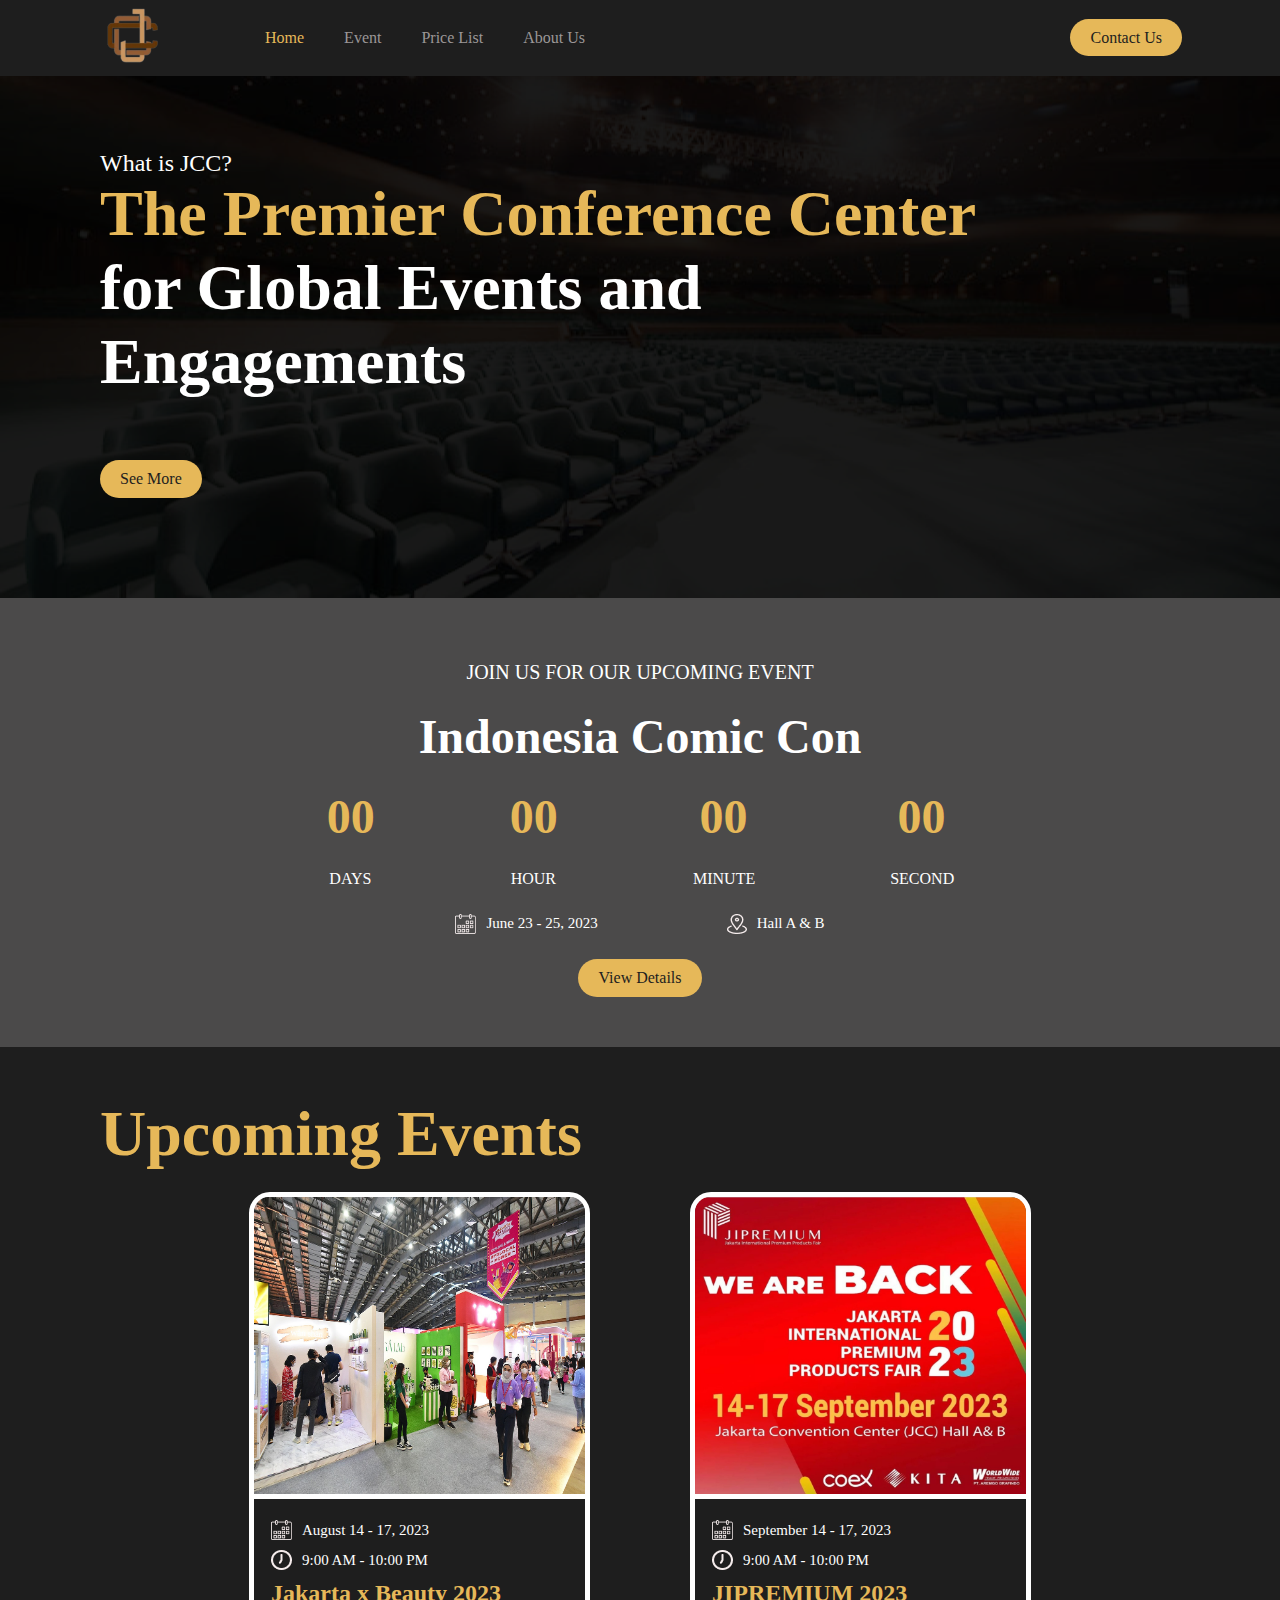
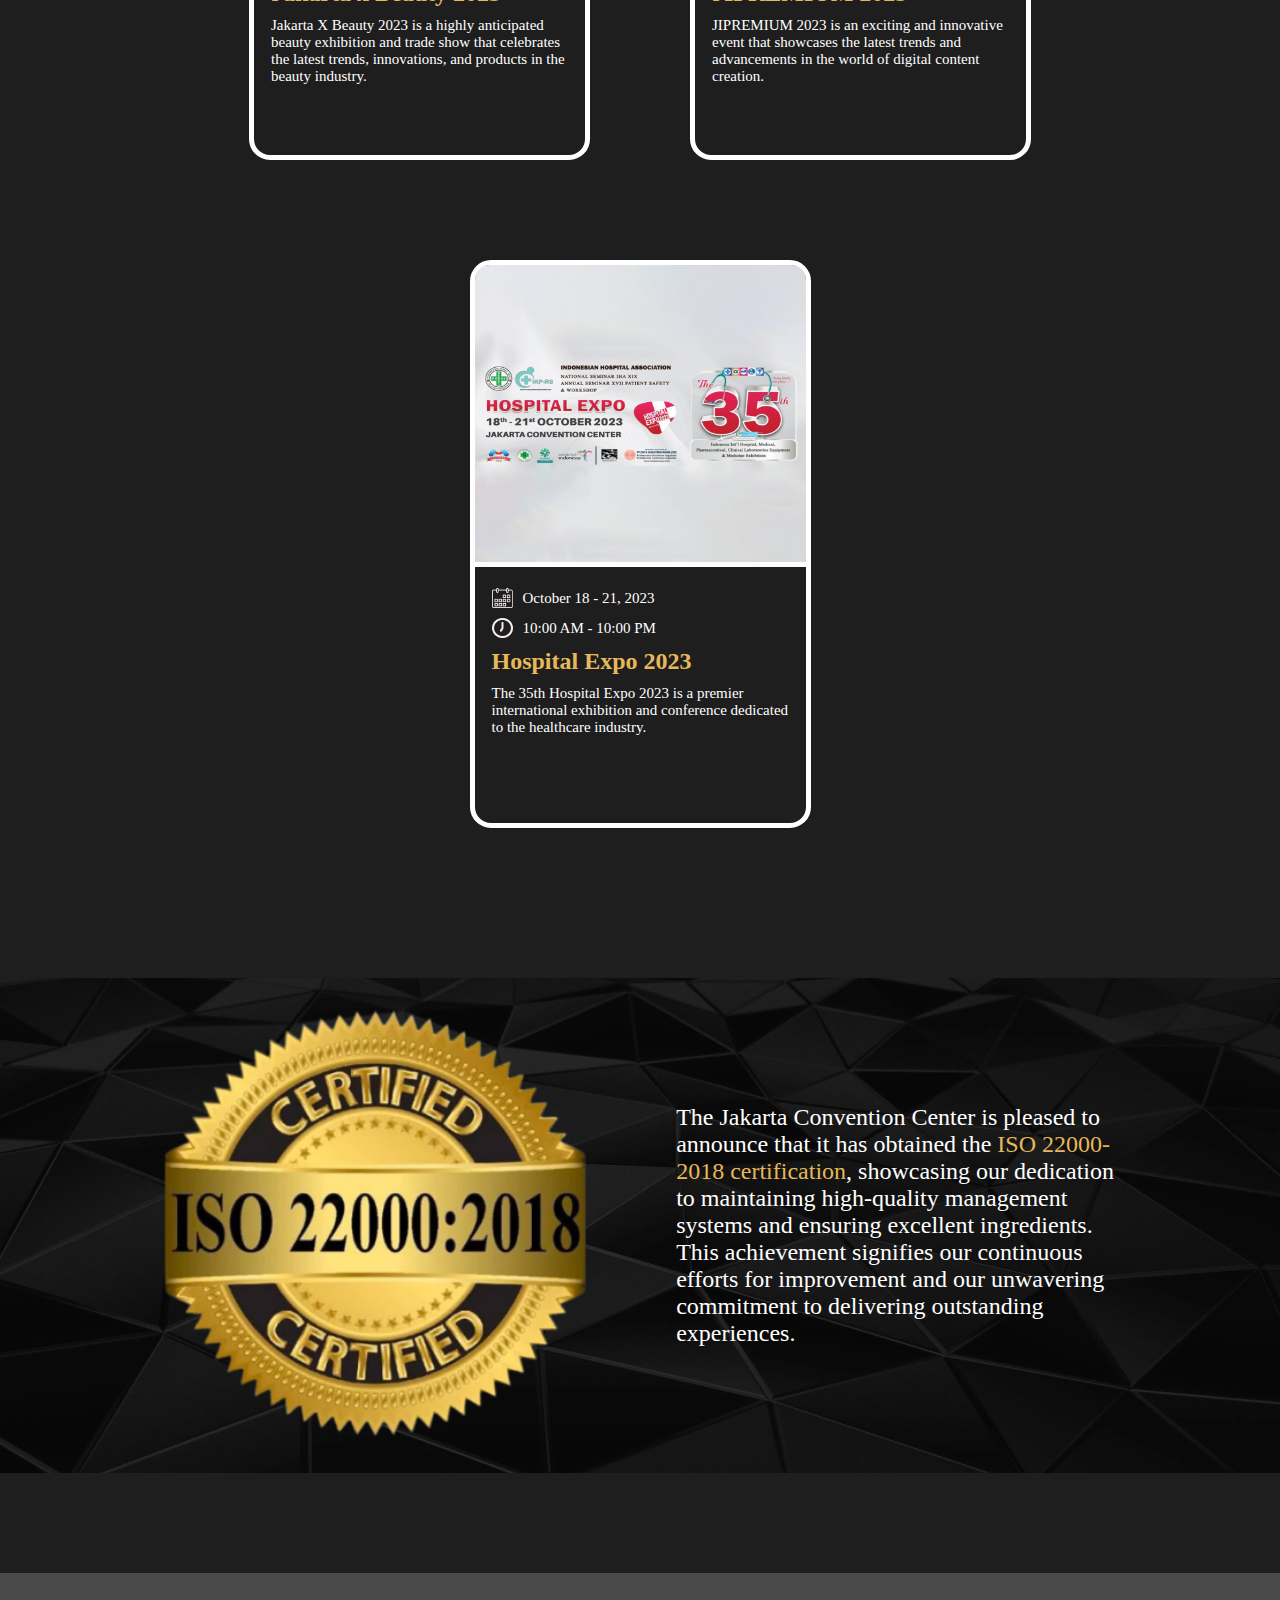
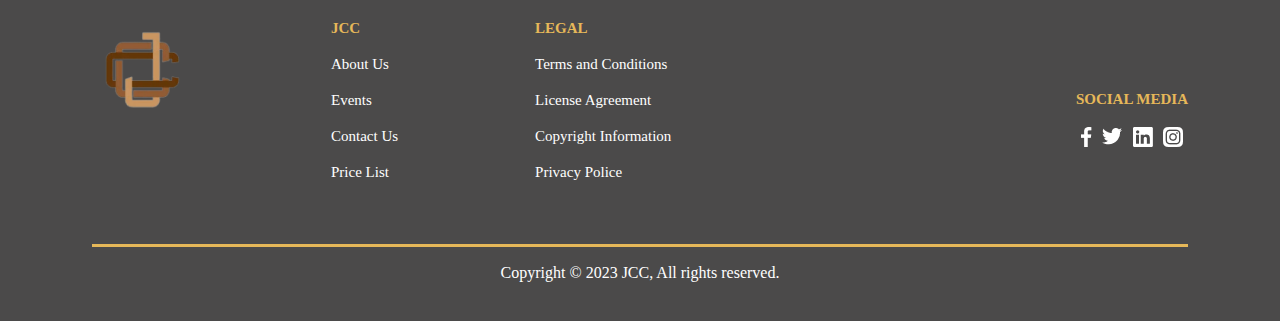
==== index.html @ f78b2951 "Add files via upload" ====
<!DOCTYPE html>
<html lang="en">
<head>
    <meta charset="UTF-8">
    <meta http-equiv="X-UA-Compatible" content="IE=edge">
    <meta name="viewport" content="width=device-width, initial-scale=1.0">
    <title>Home Page | JCC</title>
    <link rel="stylesheet" href="../styles/homePageStyle.css">

</head>
<body>
    <!-- header/ navbar -->
    <header>
        <div class="left">
            <a href="index.html">
                <img src="../assets/logo JCC.png" alt="">
            </a>

            <ul class="navbar">
                <li>
                    <a href="index.html" class="utama">Home</a>
                </li>
    
                <li> 
                    <a href="eventPage.html">Event</a> 
                </li>
    
                <li> 
                    <a href="priceListPage.html">Price List</a> 
                </li>
    
                <li> 
                    <a href="aboutUs.html">About Us</a>
                </li>

                <li>
                    <a href="contactUs.html" id="cu">Contact Us</a> 
                </li>
    
            </ul>

        </div>

        <div class="right"> 
            <a href="contactUs.html" class="contactUs">Contact Us</a> 

            <img src="../assets/hb_icon.png" class="hb">
            
        </div>
        
        <script src="../script/script.js"></script>
        
    </header>

    <!-- section 1 -->
    <section class="bagian1">
        <div class="judul">
            <p>What is JCC?</p>
            <h1><span>The Premier Conference Center</span><br>for Global Events and <br> Engagements</h1>
            <a href="aboutUs.html">See More</a>
        </div>
        
    </section>

    <!-- section 2 -->
    <section class="bagian2">
        <p>JOIN US FOR OUR UPCOMING EVENT</p>
        <h1>Indonesia Comic Con</h1>
        <div class="countdown">
            <div>
                <h1 id="days">00</h1>
                <p>DAYS</p>
            </div>

            <div>
                <h1 id="hour">00</h1>
                <p>HOUR</p>
            </div>

            <div>
                <h1 id="minute">00</h1>
                <p>MINUTE</p>
            </div>

            <div>
                <h1 id="second">00</h1>
                <p>SECOND</p>
            </div>

            <script src="../script/script.js"></script>
        </div>

        <div class="datePlace">
            <div class="date">
                <img src="../assets/calender.png" alt="">
                <span>June 23 - 25, 2023</span>
            </div>
            <div class="place">
                <img src="../assets/location.png" alt="">
                <span>Hall A & B</span>
            </div>
        </div>

        <a href="eventPage.html">View Details</a>

    </section>

    <!-- section 3 -->
    <section class="bagian3">
        <h1>Upcoming Events</h1>
        <div class="content">
            <div class="event">
                <div class="background">
                    <img src="../assets/image 2.png" alt="">
                </div>

                <div class="caption1">
                    <div class="date">
                        <img src="../assets/calender.png" alt="">
                        <span>August 14 - 17, 2023</span>
                    </div>
                    <div class="time">
                        <img src="../assets/jam.png" alt="">
                        <span>9:00 AM - 10:00 PM</span>
                    </div>
                    <h1>Jakarta x Beauty 2023</h1>
                    <p>Jakarta X Beauty 2023 is a highly anticipated beauty exhibition and trade 
                        show that celebrates the latest trends, innovations, and products in the beauty industry.</p>
                </div>
            </div>

            <div class="event">
                <div class="background">
                    <img src="../assets/image 13.png" alt="">
                </div>

                <div class="caption1">
                    <div class="date">
                        <img src="../assets/calender.png" alt="">
                        <span>September 14 - 17, 2023</span>
                    </div>
                    <div class="time">
                        <img src="../assets/jam.png" alt="">
                        <span>9:00 AM - 10:00 PM</span>
                    </div>
                    <h1>JIPREMIUM 2023</h1>
                    <p>JIPREMIUM 2023 is an exciting and innovative event that showcases the latest trends and advancements in the world of digital content creation.</p>
                </div>
            </div>

            <div class="event">
                <div class="background">
                    <img src="../assets/image 1.png" alt="">
                </div>

                <div class="caption1">
                    <div class="date">
                        <img src="../assets/calender.png" alt="">
                        <span>October 18 - 21, 2023</span>
                    </div>
                    <div class="time">
                        <img src="../assets/jam.png" alt="">
                        <span>10:00 AM - 10:00 PM</span>
                    </div>
                    <h1>Hospital Expo 2023</h1>
                    <p>The 35th Hospital Expo 2023 is a premier international exhibition and conference dedicated to the healthcare industry.</p>
                </div>
            </div>
        </div>
        
    </section>

    <!-- section 4 -->
    <section class="bagian4">
        <div class="pemanis">
            <img src="../assets/iso_HP.png" class="iso">
            <p>
                The Jakarta Convention Center is pleased to announce that it has 
                obtained the <span>ISO 22000-2018 certification</span>, showcasing our dedication 
                to maintaining high-quality management systems and ensuring excellent ingredients. 
                This achievement signifies our continuous efforts for improvement and our unwavering commitment 
                to delivering outstanding experiences.
            </p>
        </div>
    </section>

    <!-- footer -->
    <footer>
        <div class="atas">
            <div class="kiri">
                <img src="../assets/logo JCC_footer.png" alt="">
    
                <div class="jcc">
                    <h1>JCC</h1>
                    <ul>
                        <li>
                            <a href="aboutUs.html">About Us</a>
                        </li>
            
                        <li>
                            <a href="eventPage.html">Events</a>
                        </li>
            
                        <li>
                            <a href="contactUs.html">Contact Us</a>
                        </li>
            
                        <li>
                            <a href="priceListPage.html">Price List</a>
                        </li>
                    </ul>
                </div>
                
    
                <div class="legal">
                    <h1>LEGAL</h1>
                    <ul>
                        <li>
                            <a href="">Terms and Conditions</a>
                        </li>
    
                        <li>
                            <a href="">License Agreement</a>
                        </li>
    
                        <li>
                            <a href="">Copyright Information</a>
                        </li>
    
                        <li>
                            <a href="">Privacy Police</a>
                        </li>
                    </ul>
                </div>
            </div>
            
            <div class="socmed">
                <h1>SOCIAL MEDIA</h1>
                <div class="logo">
                    <img src="../assets/fb.png" alt="">
                    <img src="../assets/twt.png" alt="">
                    <img src="../assets/ling_edi.png" alt="">
                    <img src="../assets/ig.png" alt="">
                </div>
            </div>
        </div>

        <p>Copyright © 2023 JCC, All rights reserved.</p>
        

    </footer>

</body>
</html>
---- styles/homePageStyle.css ----
*{
    padding: 0;
    margin: 0;
    box-sizing: border-box;
    font-family: "Playfair Display";
    text-decoration: none;
    list-style: none;
    align-items: center;
    

}

body{
    background-color: #1E1E1E;
}

/* HEADER/ NAVBAR */

header{
    background-color: #1E1E1E;
    position: fixed;
    padding: 0px 98px 0px 98px;
    margin: 0;
    width: 100%;
    height: auto;
    text-decoration: none;
    list-style: none;
    display: flex;
    flex-direction: row;
    justify-content: space-between;
    align-items: center;
}

.hb{
    cursor: pointer;
    display: none;
}

.left{
    display: flex;
    align-items: center;
}

.navbar #cu{
    display: none;
}

.navbar{
    display: flex;
    align-items: start;
    margin-left: 57px;
}

.navbar a{
    margin-left: 40px;
    color: #9B9797;
    justify-content: space-between;
}

.navbar a:hover{
    color: #ffffff;
}

.navbar .utama{
    color: #E6B859;
}

.contactUs{
    
    background-color: #E6B859;
    color: #1E1E1E;
    padding: 10px 20px;
    border-radius: 50px;
    
}

.contactUs:hover{
    background-color: #ffffff;
    color:#E6B859;
}

/* BAGIAN 1 */

.bagian1 {
    width: 100%;
    height: auto;
    display: flex;
    align-items: center;
    flex-wrap: wrap;
    background-image: url(./../assets/homepage_section1.png);
    background-size: cover;
    background-position: center;
    background-repeat: no-repeat;
    
}

.caption{
    margin-top: 100px;
    padding:100px ;
}

.bagian1 p {
    color: #ffffff;
    font-size: 24px;
}
.bagian1 h1 {
    font-size: 64px;
    color: #ffffff;
}
.bagian1 span {
    font-size: 64px;
    color: #E6B859;
}

.bagian1 a{
    color: #1E1E1E;
    background-color: #E6B859;
    display: inline-block;
    margin-top: 61px;
    padding: 10px 20px;
    border-radius: 50px;
}

.bagian1 a:hover{
    background-color: #ffffff;
    color:#E6B859;
}

.judul{
    margin: 100px;
    margin-top: 150px;
}

/* BAGIAN 2 */

.bagian2{
    color: #ffffff;
    background-color: #4B4A4A;
    text-align: center;
    padding: 50px 1%;
    width: 100%;
    height: auto;
}

.bagian2 p{
    font-size: 20px;
    padding: 1%;
}

.bagian2 h1{
    font-size: 48px;
    padding: 1%;
}

.countdown{
    display: flex;
    justify-content: space-between;
    align-items: center;
    padding: 1% 25% 1% 25%;
}

.countdown h1{
    color: #E6B859;
    font-size: 48px;
}
.countdown p{
    color: #ffffff;
    font-size: 16px;
    padding-top: 25px;
}

.datePlace{
    display: flex;
    justify-content: space-evenly;
    align-items: center;
    padding: 1% 25% 1% 25%;
}

.bagian2 a{
    color: #1E1E1E;
    background-color: #E6B859;
    display: inline-block;
    margin-top: 1%;
    padding: 10px 20px;
    border-radius: 50px;
}

.bagian2 a:hover{
    background-color: #ffffff;
    color:#E6B859;
}

.date{
    display: flex;
}
.date span{
    padding-left: 10px;
    font-size: 15px;
}

.place{
    display: flex;
    font-size: 15px;
}

.place span{
    padding-left: 10px;
    font-size: 15px;
}

/* bagian 3 */
.bagian3{
    padding: 50px 100px 50px 100px;
}
.bagian3 h1{
    color: #E6B859;
    font-size: 64px;
    padding-bottom: 2%;
}

.content{
    display: flex;
    flex-wrap: wrap;
justify-content: center; 
gap: 100px;   
}
.event{
    width: 341px;
    height: 568px;
    border-style: solid;
    border-color: #ffffff;
    border-radius: 21px;
    border-width: 5px;
}

.background img{
    max-width: 100%;
    max-height: 100%;
    width: 341px;
    height: 302px;
    border-radius: 15px 15px 0px 0px;
    border-bottom-style: solid;
    border-color: #ffffff;
    border-width: 5px;
}

.caption1{
    padding: 17px;
    align-items: start;
}

.caption1 .date{
    display: flex;
    align-items: center;
    padding-bottom: 10px;
}

.caption1 .time{
    display: flex;
    align-items: center;
    padding-bottom: 10px;
}

.caption1 h1{
    color: #E6B859;
    font-size: 24px;
    padding-bottom: 10px;
}

.caption1 span{
    color: #ffffff;
    font-size: 15px;
    
} 

.time span{
    padding-left: 10px;
}

.caption1 p{
    color: #ffffff;
    font-size: 15px;
}

/* BAGIAN 4 */

.bagian4{
    margin-top: 100px;
    margin-bottom: 100px;
}

.bagian4 p{
    color: #ffffff;
    margin-left: 10vh;
    width: 498px;
    font-size: 24px;
    text-align: left;
}

.bagian4 span{
    font-size: 24px;
    color: #E6B859;
}

.bagian4{
    width: 100%;
    height: auto;
    display: flex;
    align-items: center;
    flex-wrap: wrap;
    background-image: url(./../assets/homepage_section4.png);
    background-size: cover;
    background-position: center;
    background-repeat: no-repeat;
    justify-content: center;
}

.pemanis{
    margin-inline:  auto;
    padding: 3vh 5vh;
    display: flex;
    align-items: center;
    justify-content: space-between;
}

.iso{
    width: 50%;
    height: auto;
}


/* footer */

footer{
    background-color: #4B4A4A;
    width: 100%;
    height: auto;
    padding: 47px 92px 39px 92px;
    
}

.atas{
    justify-content: space-between;
}

.kiri{
    display: flex;
    align-items: start;
}

.atas h1{
    color: #E6B859;
    font-size: 15px;
}

.atas li {
    padding-top: 19px;
    font-size: 15px;  
}

.atas a{
    color: #ffffff;
}

.atas{
    display: flex;
    align-items: start;
}

.jcc{
    margin-left: 137px;
}

.jcc a:hover{
    color:#E6B859;
}

.legal{
    margin-left: 137px;
}

.legal a:hover{
    color:#E6B859;
}

.socmed{
    margin-top: 71px;
}

.logo{
    display: flex;
    justify-content: space-around;
    padding-top: 19px;
}

footer p{
    display: flex;
    justify-content: center;
    color: #ffffff;
    margin-top: 63px;
    border-top-style: solid;
    border-color: #E6B859;
    padding-top: 1.4000000000000001vw;
}

/* ******************************************************************* */

@media only screen and (max-width: 794px){
    /* HEADER/ NAVBAR */
    header{
        background-color: #1E1E1E;
        position: fixed;
        padding: 0px 50px 0px 50px;
        margin: 0;
        width: 100%;
        /* height: 93px; */
        text-decoration: none;
        list-style: none;
        flex-direction: row;
        align-items: center;
    }

    .navbar #cu{
        display: flex;
        flex-direction: column;
    }

    .right{
        display: flex;
        justify-content: space-between;
    }

    .hb{
        display: block;
    }

    .navbar{
        position: absolute;
        top: 100%;
        right: -100%;
        width: 300px;
        height: auto;
        background-color: #4B4A4A;
        display: flex;
        align-items: center;
        flex-direction: column;
        padding: 20px;
        transition: all .50s ease;
    }

    .navbar a{
        font-size: 24px;
        margin-bottom: 20px;
        margin-left: 0;
        display: block;
        color: #9B9797;
        
    }

    .navbar.activate{
        right: 2%;
    }

    .navbar a:hover{
        color: #ffffff;
    }

    .navbar .homePage{
        color: #E6B859;
    }

    .contactUs{
        display: none;
    }

    /* BAGIAN 1 */

    .bagian1 {
        display: flex;
        align-items: center;
        width: 100%;
        height: auto;
        /* flex-wrap: wrap; */
        background-image: url(./../assets/homepage_section1.png);
        background-size: cover;
        background-position: center;
        background-repeat: no-repeat;
        
    }

    .bagian1 p {
        color: #ffffff;
        font-size: 15px;
    }
    .bagian1 h1 {
        font-size: 24px;
        color: #ffffff;
    }
    .bagian1 span {
        font-size: 24px;
        color: #E6B859;
    }

    .bagian1 a{
        color: #1E1E1E;
        background-color: #E6B859;
        display: inline-block;
        margin-top: 30px;
        padding: 10px 20px;
        border-radius: 50px;
    }

    .bagian1 a:hover{
        background-color: #ffffff;
        color:#E6B859;
    }

    .judul{
        margin: 50px;
        margin-top: 120px;
    }

    /* BAGIAN 2 */

    .bagian2{
        color: #ffffff;
        background-color: #4B4A4A;
        text-align: center;
        padding: 50px 1%;
    }

    .bagian2 p{
        font-size: 20px;
        padding: 1%;
    }

    .bagian2 h1{
        font-size: 48px;
        padding: 1%;
    }

    .countdown{
        display: flex;
        flex-wrap: wrap;
        justify-content: space-between;
        align-items: center;
        padding: 5%;
    }

    .countdown h1{
        color: #E6B859;
        font-size: 48px;
    }
    .countdown p{
        color: #ffffff;
        font-size: 16px;
        padding-top: 25px;
    }

    .datePlace{
        display: flex;
        justify-content: space-evenly;
        align-items: center;
        padding: 4%;
        gap: 2%;
    }

    .bagian2 a{
        color: #1E1E1E;
        background-color: #E6B859;
        display: inline-block;
        margin-top: 1%;
        padding: 10px 20px;
        border-radius: 50px;
    }

    .bagian2 a:hover{
        background-color: #ffffff;
        color:#E6B859;
    }

    .date{
        display: flex;
    }
    .date span{
        font-size: 15px;
    }

    .place{
        display: flex;
        font-size: 15px;
    }

    .place span{       
        font-size: 15px;
    }

    /* bagian 3 */
    .bagian3{
        padding: 20px 50px 20px 50px;
    }
    .bagian3 h1{
        color: #E6B859;
        font-size: 48px;
        padding-bottom: 2%;
    }
    
    .content{
        display: flex;
        flex-wrap: wrap;
        justify-content: center; 
        gap: 100px;   
    }
    .event{
        width: 341px;
        height: auto;
        border-style: solid;
        border-color: #ffffff;
        border-radius: 21px;
        border-width: 5px;
    }
    
    .background img{
        max-width: 100%;
        max-height: 100%;
        width: 341px;
        height: 302px;
        border-radius: 15px 15px 0px 0px;
        border-bottom-style: solid;
        border-color: #ffffff;
        border-width: 5px;
    }
    
    .caption1{
        margin: 17px;
        align-items: start;
    }
    
    .caption1 .date{
        display: flex;
        align-items: center;
        padding-bottom: 10px;
    }
    
    .caption1 .time{
        display: flex;
        align-items: center;
        padding-bottom: 10px;
    }
    
    .caption1 h1{
        color: #E6B859;
        font-size: 24px;
        padding-bottom: 10px;
    }
    
    .caption1 span{
        color: #ffffff;
        font-size: 15px;
        margin-left: 10px;
    } 
    
    .caption1 p{
        color: #ffffff;
        font-size: 15px;
    }

    /* BAGIAN 4 */

    .bagian4{
        margin-top: 161px;
        margin-bottom: 161px;
        width: 100%;
        height: auto;
    }

    .bagian4 p{
        color: #ffffff;
        /* padding-left: 102px; */
        width: auto;
        font-size: 15px;
        text-align: center;
        margin: auto;
    }

    .bagian4 span{
        font-size: 15px;
        color: #E6B859;
    }

    .bagian4{
        width: 100%;
        height: auto;
        display: flex;
        align-items: center;
        flex-wrap: wrap;
        background-image: url(./../assets/homepage_section4.png);
        background-size: cover;
        background-position: center;
        background-repeat: no-repeat;
    }

    .pemanis{
        /* padding: 87px 156px 87px 156px; */
        display: flex;
        align-items: center;
        justify-content: space-between;
        flex-direction: column;
    }

    .iso{
        width: 30%;
        height: auto;
    }

    /* footer */
    footer{
        background-color: #4B4A4A;
        width: 100%;
        height: auto;
        padding: 30px ;
        
    }

    footer .kiri img{
        width: 30%;
        height: auto;
    }
    .atas{
        justify-content: space-between;
    }

    .kiri{
        display: flex;
        align-items: start;
    }

    .atas h1{
        color: #E6B859;
        font-size: 10px;
    }

    .atas li {
        padding-top: 19px;
        font-size: 10px;  
    }

    .atas a{
        color: #ffffff;
    }

    .atas{
        display: flex;
        align-items: start;
    }

    .jcc{
        margin-left: 20px;
    }

    .legal{
        margin-left: 20px;
    }

    .socmed{
        margin-top: 71px;
        text-align: center;
    }

    .logo{
        display: flex;
        justify-content: space-around;
        padding-top: 19px;
    }

    footer p{
        display: flex;
        justify-content: center;
        color: #ffffff;
        margin-top: 63px;
        border-top-style: solid;
        border-color: #E6B859;
        padding-top: 28px;
    }

}
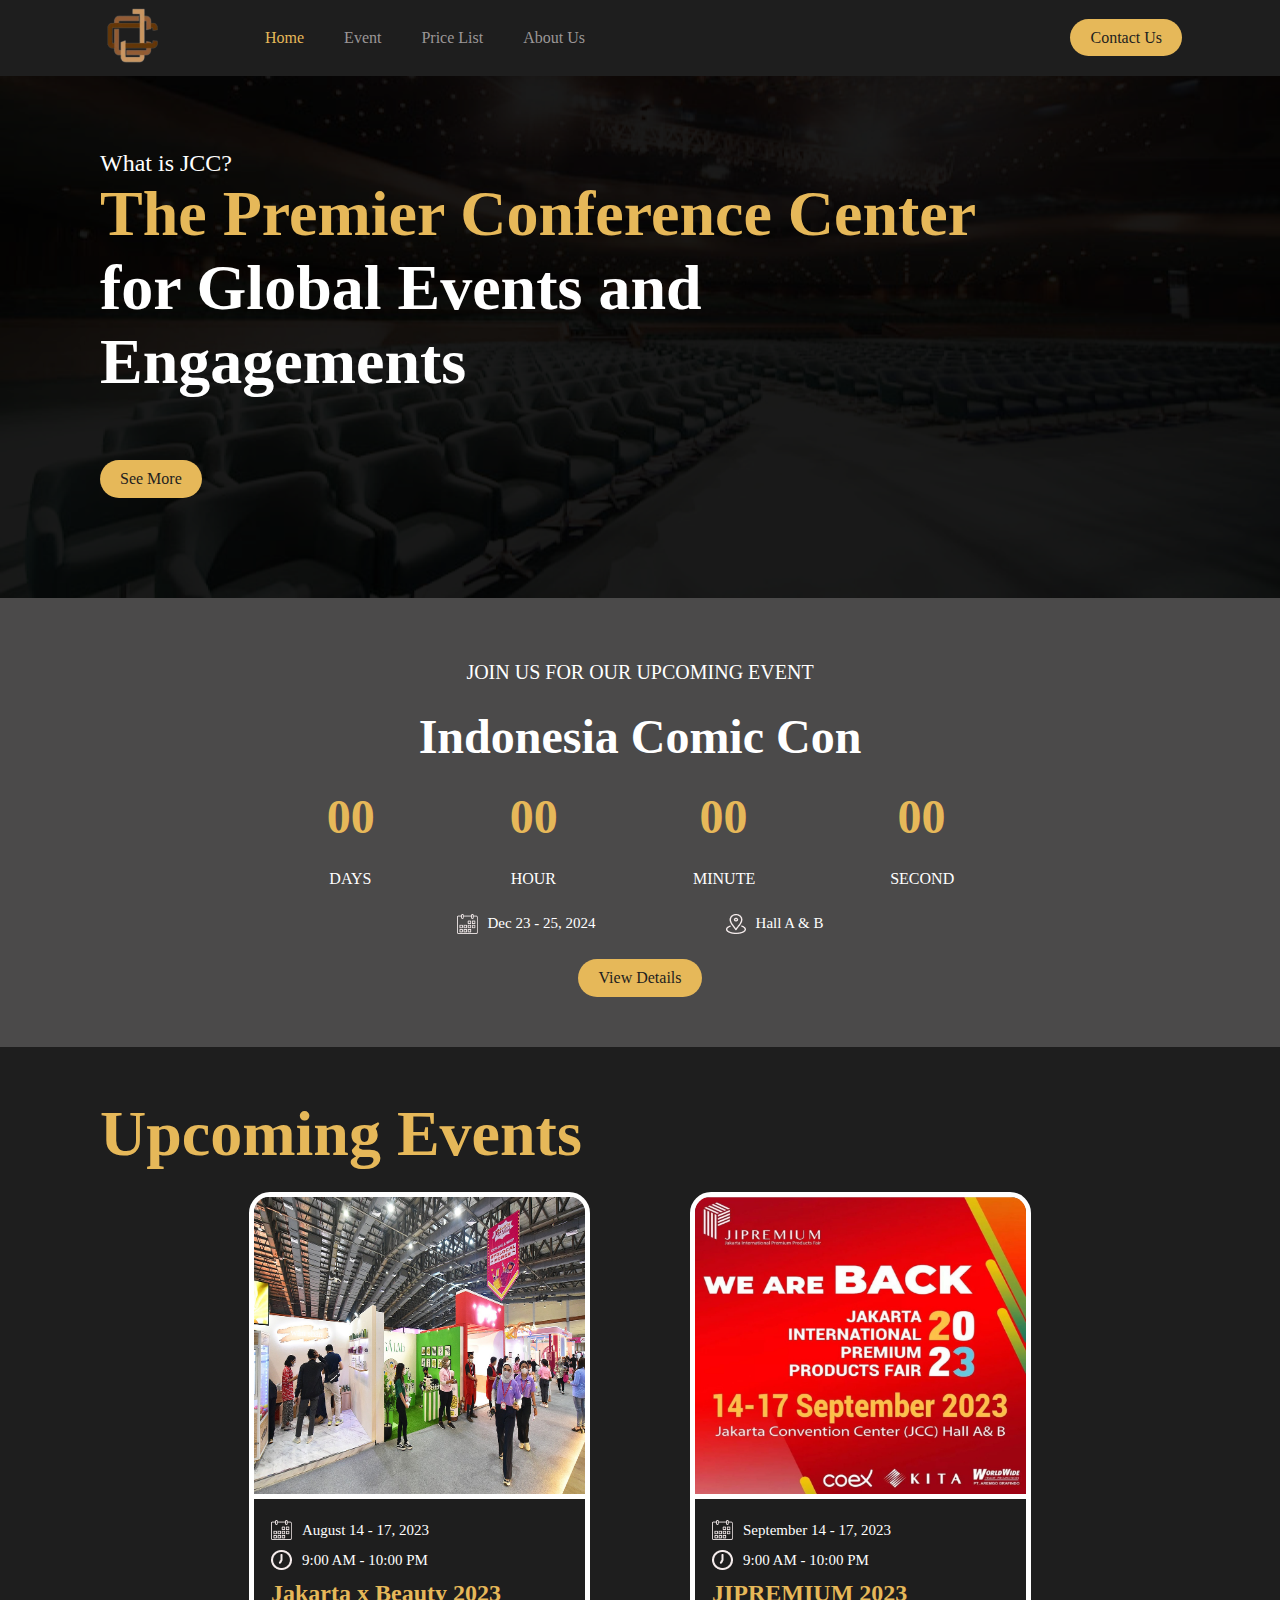
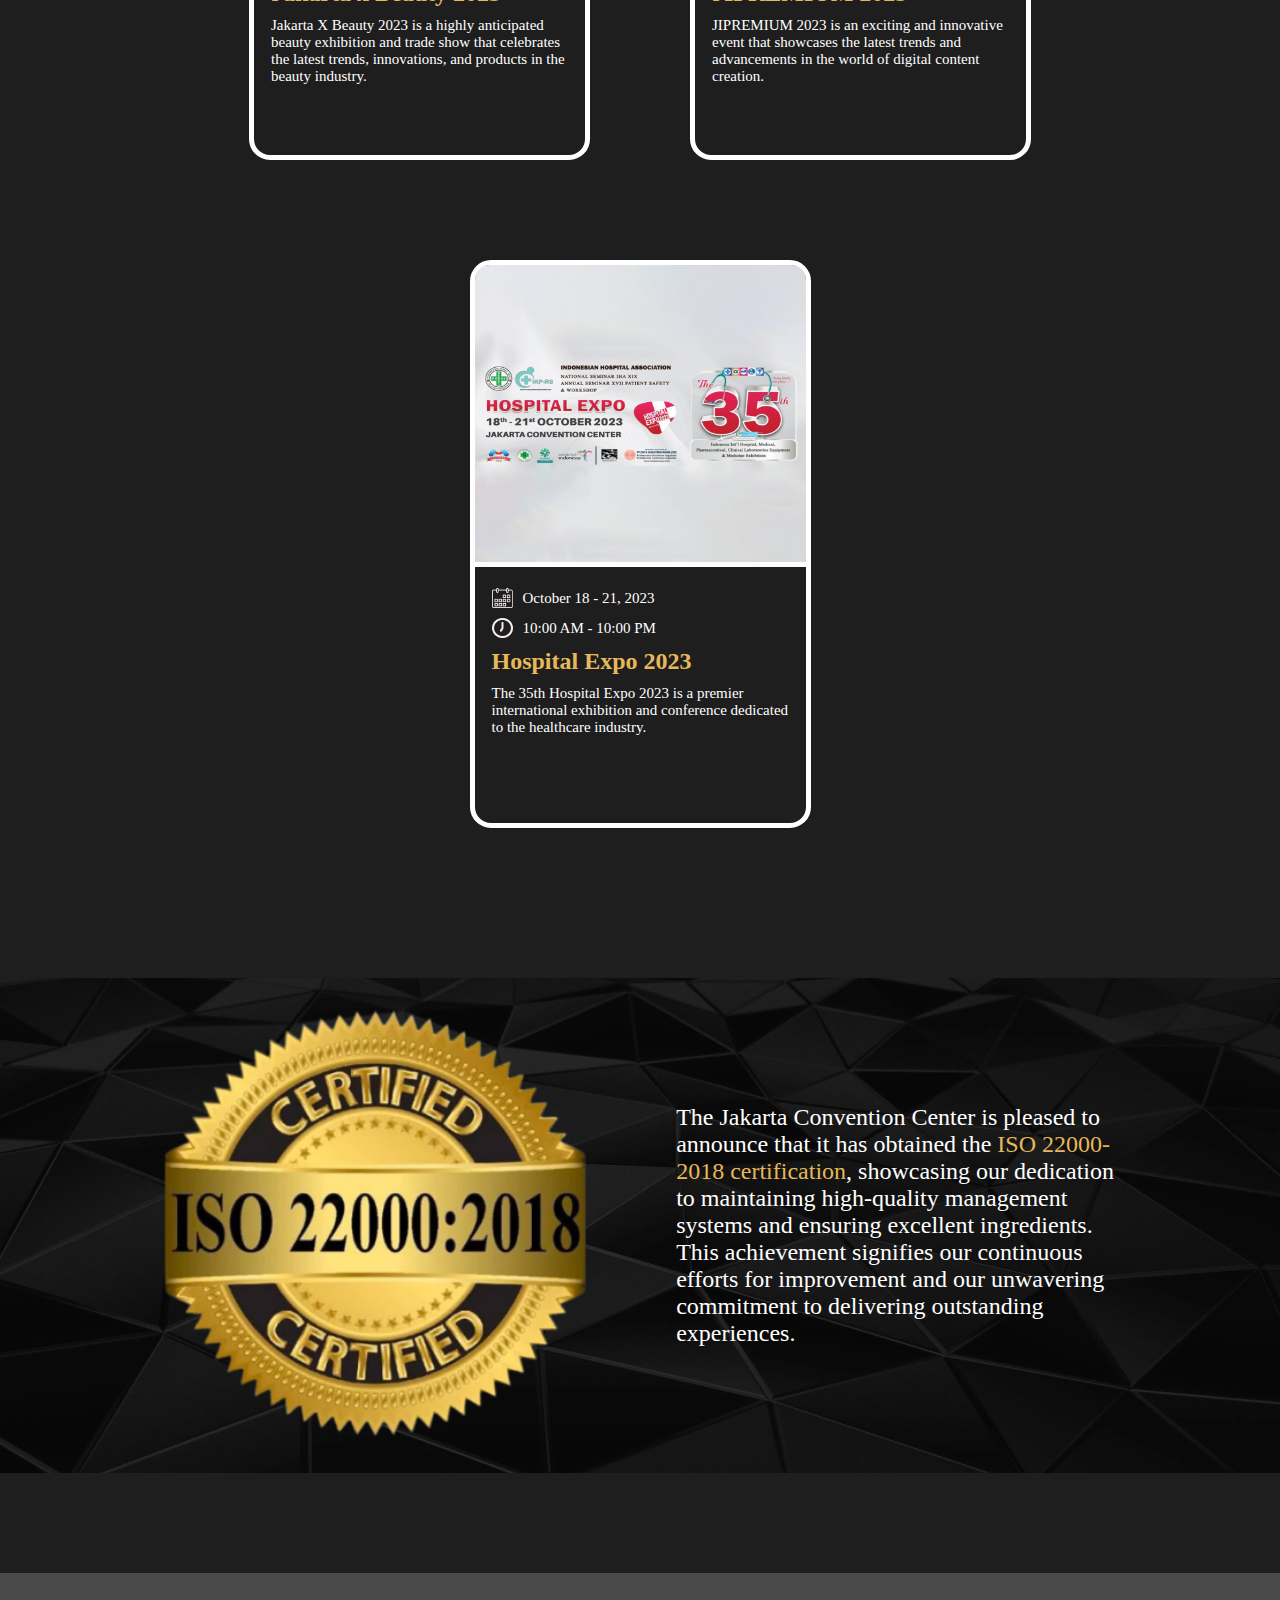
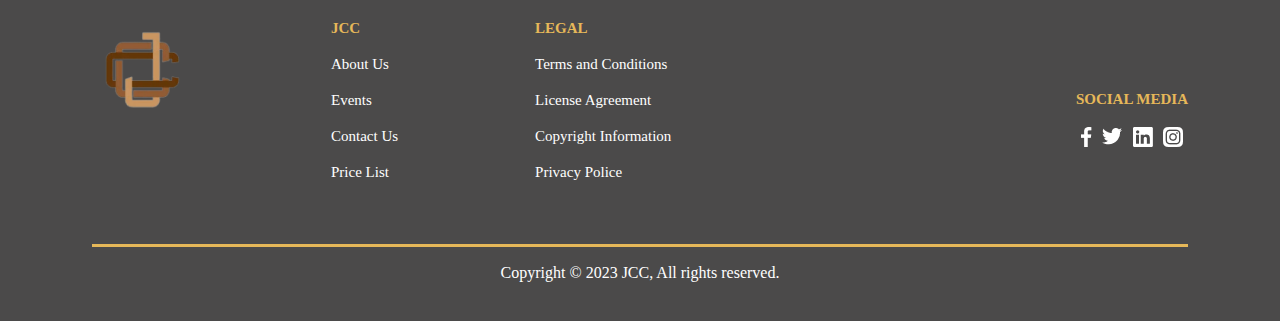
==== commit 8ee2fd96: "Update index.html" ====
--- a/index.html
+++ b/index.html
@@ -93,7 +93,7 @@
         <div class="datePlace">
             <div class="date">
                 <img src="../assets/calender.png" alt="">
-                <span>June 23 - 25, 2023</span>
+                <span>Dec 23 - 25, 2024</span>
             </div>
             <div class="place">
                 <img src="../assets/location.png" alt="">
@@ -251,4 +251,4 @@
     </footer>
 
 </body>
-</html>+</html>
